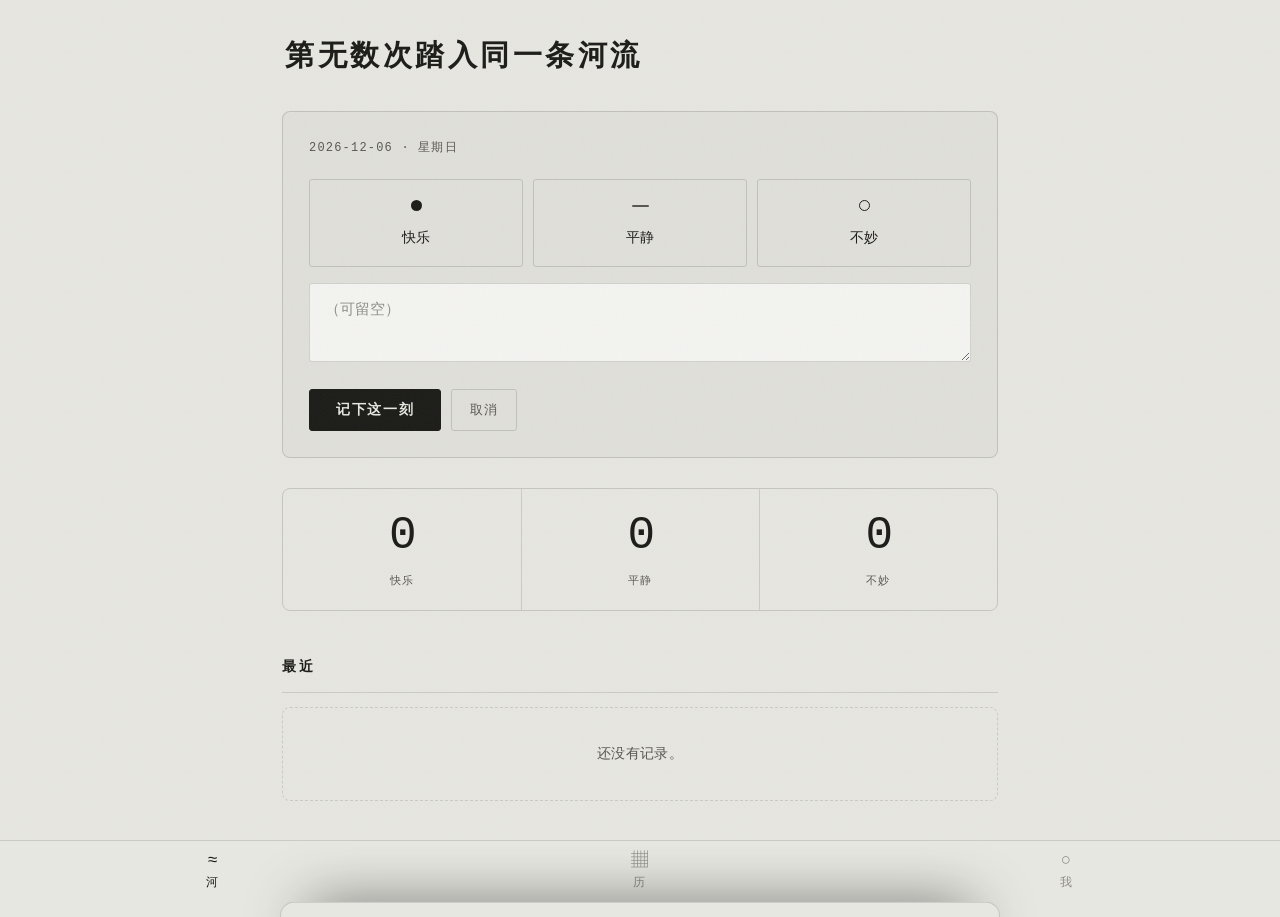
==== index.html @ 1fd89c8a "河流改成铺满整屏的透明背景 原来是顶部一个 380px 的带边框盒子，压在标题下面很碍眼。 现在 canvas fixed 铺满视口，z-index 0，内容在它上面滚。  透明化必须去掉三样东西，否" ====
<!doctype html>
<html lang="zh-CN">
<head>
<meta charset="utf-8">
<meta name="viewport" content="width=device-width,initial-scale=1,viewport-fit=cover">
<title>第无数次踏入同一条河流</title>
<meta name="description" content="记录每天的心情。">

<link rel="manifest" href="manifest.webmanifest">
<meta name="theme-color" content="#070707" media="(prefers-color-scheme: dark)">
<meta name="theme-color" content="#e7e7e1" media="(prefers-color-scheme: light)">
<meta name="apple-mobile-web-app-capable" content="yes">
<meta name="apple-mobile-web-app-status-bar-style" content="black-translucent">
<meta name="apple-mobile-web-app-title" content="河">
<link rel="apple-touch-icon" href="icons/apple-touch-icon.png">
<link rel="icon" href="icons/icon-192.png">

<script>
  /* 在 CSS 之前定主题，避免打开时闪一下 */
  (function(){try{var t=localStorage.getItem("river_theme");
  if(t==="light"||t==="dark")document.documentElement.setAttribute("data-theme",t);}catch(e){}})();
</script>
<link rel="stylesheet" href="app.css">
</head>
<body>

<!-- 河流：铺满视口的透明背景，压在所有内容底下 -->
<canvas id="scene-canvas" aria-hidden="true"></canvas>

<!-- ========== 河 ========== -->
<main class="page" id="page-today">
  <div class="wrap">
    <header>
      <h1 class="title">第无数次踏入同一条河流</h1>
    </header>

    <div class="ask">
      <div class="date" id="today"></div>
      <div class="moods" id="moods">
        <div class="mood" data-m="happy" role="button" tabindex="0"><span class="ind"><span class="disc"></span></span>快乐</div>
        <div class="mood" data-m="calm" role="button" tabindex="0"><span class="ind"><span class="bar"></span></span>平静</div>
        <div class="mood" data-m="low" role="button" tabindex="0"><span class="ind"><span class="ring"></span></span>不妙</div>
      </div>
      <textarea id="note" placeholder="（可留空）"></textarea>
      <div class="row">
        <button class="primary" id="save">记下这一刻</button>
        <button class="ghost" id="clearSel">取消</button>
      </div>
    </div>

    <div class="ledger">
      <div class="tally"><b id="sHappy">0</b><span>快乐</span></div>
      <div class="tally"><b id="sCalm">0</b><span>平静</span></div>
      <div class="tally"><b id="sLow">0</b><span>不妙</span></div>
    </div>

    <div class="section-h">
      <h3>最近</h3>
      <span class="count" id="entryCount"></span>
    </div>
    <div id="entries"></div>
    <div class="more-row" id="moreRow"></div>
  </div>
</main>

<!-- ========== 历 ========== -->
<main class="page" id="page-history" hidden>
  <div class="wrap">
    <div class="year-bar">
      <button class="year-nav" id="yearPrev" aria-label="上一年">‹</button>
      <div class="year-mid">
        <b id="yearLabel">—</b>
        <span id="yearLine"></span>
      </div>
      <button class="year-nav" id="yearNext" aria-label="下一年">›</button>
    </div>
    <div class="legend">
      <span><i class="lg happy"></i>快乐</span>
      <span><i class="lg calm"></i>平静</span>
      <span><i class="lg low"></i>不妙</span>
      <span><i class="lg none"></i>没记</span>
    </div>
    <div id="yearGrid"></div>
    <div class="empty" id="yearEmpty" hidden>这一年还没有记录。</div>
  </div>
</main>

<!-- ========== 我 ========== -->
<main class="page" id="page-me" hidden>
  <div class="wrap">
    <div class="section-h"><h3>这条河</h3></div>
    <div class="me-stats" id="meStats"></div>

    <div class="section-h">
      <h3>云同步</h3>
      <span class="count" id="syncStatus"></span>
    </div>

    <div id="authOut">
      <form class="auth" id="authForm" autocomplete="on">
        <input type="email" id="authEmail" placeholder="邮箱" autocomplete="username" required>
        <input type="password" id="authPass" placeholder="密码（至少 6 位）" autocomplete="current-password" minlength="6" required>
        <div class="row">
          <button type="submit" class="primary" id="signInBtn">登录</button>
          <button type="button" class="ghost" id="signUpBtn">注册新账号</button>
        </div>
      </form>
      <div class="auth-msg" id="authMsg" hidden></div>
    </div>

    <div id="authIn" hidden>
      <p class="me-p">已登录：<b id="authWho"></b></p>
      <div class="row">
        <button class="ghost" id="syncNowBtn">立即同步</button>
        <button class="ghost" id="signOutBtn">退出登录</button>
      </div>
      <div class="hint" id="syncHint"></div>
    </div>

    <div class="section-h"><h3>外观</h3></div>
    <div class="theme-toggle" role="group" aria-label="日间或夜间">
      <button type="button" data-theme-set="light">日</button>
      <button type="button" data-theme-set="dark">夜</button>
      <button type="button" data-theme-set="auto">自动</button>
    </div>
  </div>
</main>

<!-- ========== 底部导航 ========== -->
<nav class="tabbar" id="tabbar">
  <button class="tab on" data-tab="today"><span class="ti">≈</span>河</button>
  <button class="tab" data-tab="history"><span class="ti">▦</span>历</button>
  <button class="tab" data-tab="me"><span class="ti">○</span>我</button>
</nav>

<!-- ========== 底部抽屉 ========== -->
<div class="sheet-back" id="sheet-back"></div>
<section class="sheet" id="sheet" role="dialog" aria-modal="true" aria-labelledby="sheet-title">
  <div class="sheet-head">
    <h3 id="sheet-title"></h3>
    <button class="sheet-close" id="sheet-close" aria-label="关闭">×</button>
  </div>
  <div class="sheet-body" id="sheet-body"></div>
</section>

<div class="toast" id="toast"></div>

<!-- Supabase 客户端：放在本地而不是 CDN，否则离线时装不上 -->
<script src="js/vendor/supabase.js"></script>
<script type="module" src="js/app.js"></script>
</body>
</html>
---- app.css ----
/* app.css — 第无数次踏入同一条河流 */

:root{
  --font-serif:"Noto Serif SC",Georgia,"Songti SC","STSong",serif;
  --font-mono:ui-monospace,"SF Mono","SFMono-Regular",Menlo,"Cascadia Mono",monospace;
  /* dark (default) */
  --ink:#f2f2f0;--ink-soft:#a0a09e;--ink-faint:#5a5a58;
  --line:rgba(255,255,255,.10);--card:rgba(255,255,255,.035);--card-b:rgba(255,255,255,.13);
  --hi:rgba(255,255,255,.08);--field-bg:rgba(0,0,0,.40);--cell:rgba(255,255,255,.055);
  --page:#070707;--scene:dark;
}
@media (prefers-color-scheme: light){
  :root{
    --ink:#1b1b18;--ink-soft:#57574f;--ink-faint:#8f8f88;
    --line:rgba(0,0,0,.12);--card:rgba(0,0,0,.028);--card-b:rgba(0,0,0,.14);
    --hi:rgba(0,0,0,.05);--field-bg:rgba(255,255,255,.60);--cell:rgba(0,0,0,.055);
    --page:#e7e7e1;--scene:light;
  }
}
:root[data-theme="dark"]{
  --ink:#f2f2f0;--ink-soft:#a0a09e;--ink-faint:#5a5a58;
  --line:rgba(255,255,255,.10);--card:rgba(255,255,255,.035);--card-b:rgba(255,255,255,.13);
  --hi:rgba(255,255,255,.08);--field-bg:rgba(0,0,0,.40);--cell:rgba(255,255,255,.055);
  --page:#070707;--scene:dark;
}
:root[data-theme="light"]{
  --ink:#1b1b18;--ink-soft:#57574f;--ink-faint:#8f8f88;
  --line:rgba(0,0,0,.12);--card:rgba(0,0,0,.028);--card-b:rgba(0,0,0,.14);
  --hi:rgba(0,0,0,.05);--field-bg:rgba(255,255,255,.60);--cell:rgba(0,0,0,.055);
  --page:#e7e7e1;--scene:light;
}

*{box-sizing:border-box}
html,body{margin:0;padding:0}
[hidden]{display:none !important}
body{
  font-family:var(--font-serif);background:var(--page);color:var(--ink);
  min-height:100dvh;-webkit-font-smoothing:antialiased;line-height:1.75;
  transition:background .4s ease,color .4s ease;
}
body::after{
  content:"";position:fixed;inset:0;pointer-events:none;z-index:3;opacity:.05;
  background-image:url("data:image/svg+xml,%3Csvg xmlns='http://www.w3.org/2000/svg' width='120' height='120'%3E%3Cfilter id='n'%3E%3CfeTurbulence type='fractalNoise' baseFrequency='0.85' numOctaves='2' stitchTiles='stitch'/%3E%3C/filter%3E%3Crect width='100%25' height='100%25' filter='url(%23n)'/%3E%3C/svg%3E");
}
@media (prefers-reduced-motion:no-preference){html{scroll-behavior:smooth}}
.wrap{position:relative;z-index:1;max-width:760px;margin:0 auto;
  padding:calc(30px + env(safe-area-inset-top)) 22px calc(96px + env(safe-area-inset-bottom))}
:focus-visible{outline:2px solid var(--ink);outline-offset:3px;border-radius:2px}

header{margin-bottom:30px}
.title{font-size:29px;font-weight:600;letter-spacing:.12em;margin:0;color:var(--ink);text-indent:.12em;text-wrap:balance}

/* ---------- 河 ---------- */
/* 铺满视口、固定不动，内容在它上面滚 */
#scene-canvas{position:fixed;inset:0;width:100%;height:100%;display:block;z-index:0;pointer-events:none}

.ask{margin:30px 0;padding:26px;border-radius:8px;background:var(--card);border:1px solid var(--card-b)}
.ask .date{color:var(--ink-soft);font-family:var(--font-mono);font-size:12px;letter-spacing:.1em;margin-bottom:20px}
.moods{display:flex;gap:10px;flex-wrap:wrap;margin-bottom:16px}
.mood{
  flex:1;min-width:100px;cursor:pointer;padding:18px 10px 16px;border-radius:3px;text-align:center;
  border:1px solid var(--card-b);background:transparent;color:var(--ink);transition:.18s;
  font-size:14px;user-select:none;
}
.ind{display:flex;align-items:center;justify-content:center;height:16px;margin-bottom:12px}
.disc{width:11px;height:11px;border-radius:50%;background:var(--ink)}
.bar{width:17px;height:2px;border-radius:2px;background:var(--ink-soft)}
.ring{width:11px;height:11px;border-radius:50%;border:1.5px solid var(--ink)}
.mood:hover{border-color:var(--ink-soft);color:var(--ink)}
.mood.sel{background:var(--hi);border-color:var(--ink);box-shadow:0 0 0 1px var(--ink) inset}
textarea{
  width:100%;min-height:66px;resize:vertical;border-radius:3px;padding:13px 15px;
  background:var(--field-bg);border:1px solid var(--card-b);color:var(--ink);
  font-family:var(--font-serif);font-size:14.5px;line-height:1.75;
}
textarea::placeholder{color:var(--ink-faint)}
.row{display:flex;gap:10px;align-items:center;margin-top:18px;flex-wrap:wrap}
button.primary{
  background:var(--ink);color:var(--page);border:1px solid var(--ink);
  padding:11px 26px;border-radius:3px;font-family:var(--font-serif);font-size:14px;font-weight:600;
  cursor:pointer;letter-spacing:.12em;transition:.18s;
}
button.primary:hover{opacity:.86}
button.ghost{
  background:transparent;color:var(--ink-soft);border:1px solid var(--card-b);
  padding:11px 18px;border-radius:3px;font-family:var(--font-serif);font-size:13px;cursor:pointer;letter-spacing:.06em;transition:.18s;
}
button.ghost:hover{color:var(--ink);border-color:var(--ink-soft)}

.ledger{display:grid;grid-template-columns:repeat(3,1fr);border:1px solid var(--card-b);border-radius:8px;margin:10px 0 4px;overflow:hidden}
.tally{padding:24px 12px 20px;text-align:center}
.tally+.tally{border-left:1px solid var(--line)}
.tally b{display:block;font-family:var(--font-mono);font-size:46px;font-weight:400;line-height:1;
  letter-spacing:-.03em;font-variant-numeric:tabular-nums}
.tally span{display:block;margin-top:12px;font-size:11px;color:var(--ink-soft);letter-spacing:.12em}

.section-h{display:flex;align-items:baseline;justify-content:space-between;margin:44px 0 6px;
  border-bottom:1px solid var(--line);padding-bottom:12px}
.section-h h3{margin:0;font-size:14px;font-weight:600;letter-spacing:.18em;text-transform:uppercase}
.section-h .count{color:var(--ink-soft);font-family:var(--font-mono);font-size:12px;letter-spacing:.06em}

/* ---------- 记录卡片 ---------- */
.entry{display:flex;gap:18px;padding:18px 4px;border-bottom:1px solid var(--line)}
.entry .dot{width:9px;height:9px;border-radius:50%;margin-top:9px;flex:0 0 auto;border:1.5px solid var(--ink-soft)}
.dot.happy{background:var(--ink);border-color:var(--ink)}
.dot.calm{background:var(--ink-soft);border-color:var(--ink-soft)}
.dot.low{background:transparent;border-color:var(--ink)}
.entry .body{flex:1;min-width:0}
.entry .meta{font-family:var(--font-mono);font-size:12px;color:var(--ink-soft);letter-spacing:.04em;margin-bottom:4px;display:flex;gap:10px;align-items:center;flex-wrap:wrap}
.entry .tag{font-family:var(--font-serif);font-size:11px;padding:1px 9px;border-radius:20px;border:1px solid var(--card-b);letter-spacing:.06em;color:var(--ink-soft)}
.entry .tag-back{border-style:dashed;color:var(--ink-faint)}
.entry .note{font-size:15px;color:var(--ink);white-space:pre-wrap;word-break:break-word;line-height:1.85}
.entry .acts{display:flex;gap:4px;align-self:flex-start;margin-top:4px}
.act{background:none;border:1px solid transparent;color:var(--ink-faint);cursor:pointer;font-family:var(--font-serif);font-size:12.5px;padding:3px 9px;border-radius:3px;letter-spacing:.04em;transition:.15s}
.act:hover{color:var(--ink);border-color:var(--card-b)}
.confirm{display:flex;gap:6px;align-items:center;align-self:flex-start;margin-top:4px;font-family:var(--font-serif);font-size:12.5px;color:var(--ink-soft)}
.confirm button{background:none;border:1px solid var(--card-b);cursor:pointer;font-family:var(--font-serif);font-size:12.5px;padding:3px 10px;border-radius:3px;transition:.15s}
.confirm .c-yes{color:var(--ink);border-color:var(--ink)}
.confirm .c-yes:hover{background:var(--ink);color:var(--page)}
.confirm .c-no{color:var(--ink-soft)}
.confirm .c-no:hover{color:var(--ink);border-color:var(--ink-soft)}
.entry.editing{background:var(--hi);border-radius:8px;padding:16px;border-bottom:1px solid var(--line)}
.edit-moods{display:flex;gap:8px;margin:8px 0 10px;flex-wrap:wrap}
.em{font-family:var(--font-serif);font-size:13px;padding:7px 13px;border-radius:3px;border:1px solid var(--card-b);background:transparent;color:var(--ink-soft);cursor:pointer;letter-spacing:.04em;transition:.15s}
.em:hover{color:var(--ink);border-color:var(--ink-soft)}
.em.sel{color:var(--ink);border-color:var(--ink);box-shadow:0 0 0 1px var(--ink) inset;background:var(--hi)}
.edit-note{width:100%;min-height:56px;resize:vertical;border-radius:3px;padding:11px 13px;background:var(--field-bg);border:1px solid var(--card-b);color:var(--ink);font-family:var(--font-serif);font-size:14.5px;line-height:1.7}
.edit-actions{display:flex;gap:8px;margin-top:10px}
.mini-primary{background:var(--ink);color:var(--page);border:1px solid var(--ink);padding:7px 18px;border-radius:3px;font-family:var(--font-serif);font-size:13px;cursor:pointer;letter-spacing:.06em;transition:.15s}
.mini-primary:hover{opacity:.86}
.mini-ghost{background:transparent;color:var(--ink-soft);border:1px solid var(--card-b);padding:7px 14px;border-radius:3px;font-family:var(--font-serif);font-size:13px;cursor:pointer;transition:.15s}
.mini-ghost:hover{color:var(--ink);border-color:var(--ink-soft)}
.empty{color:var(--ink-soft);text-align:center;padding:34px;font-size:14px;border:1px dashed var(--line);border-radius:8px;letter-spacing:.03em;margin-top:14px}
.more-row{text-align:center;margin-top:20px}
.more-row button{background:none;border:1px solid var(--card-b);color:var(--ink-soft);
  font-family:var(--font-serif);font-size:13px;padding:9px 20px;border-radius:20px;cursor:pointer;transition:.15s}
.more-row button:hover{color:var(--ink);border-color:var(--ink-soft)}

/* ---------- 历 ---------- */
.year-bar{display:flex;align-items:center;gap:14px;margin:6px 0 18px}
.year-nav{background:none;border:1px solid var(--card-b);color:var(--ink-soft);border-radius:50%;
  width:34px;height:34px;flex:0 0 auto;font-size:17px;line-height:1;cursor:pointer;transition:.15s}
.year-nav:hover:not(:disabled){color:var(--ink);border-color:var(--ink-soft)}
.year-nav:disabled{opacity:.3;cursor:default}
.year-mid{flex:1;min-width:0;text-align:center}
.year-mid b{display:block;font-family:var(--font-mono);font-size:26px;font-weight:400;letter-spacing:.06em}
.year-mid span{display:block;margin-top:5px;font-size:11px;color:var(--ink-soft);font-family:var(--font-mono);letter-spacing:0;white-space:nowrap}

.legend{display:flex;gap:16px;justify-content:center;flex-wrap:wrap;margin-bottom:26px;
  font-size:11.5px;color:var(--ink-faint);letter-spacing:.06em}
.legend span{display:inline-flex;align-items:center;gap:6px}
.lg{width:13px;height:13px;border-radius:3px;background:var(--cell);display:inline-flex;align-items:center;justify-content:center;position:relative}
.lg.happy::after{content:"";width:6px;height:6px;border-radius:50%;background:var(--ink)}
.lg.calm::after{content:"";width:8px;height:2px;border-radius:2px;background:var(--ink-soft)}
.lg.low::after{content:"";width:6px;height:6px;border-radius:50%;border:1.5px solid var(--ink)}

#yearGrid{display:grid;grid-template-columns:repeat(auto-fill,minmax(316px,1fr));gap:26px 34px}
/* 小日历在左，月名与小结在右——这样一屏能放下好几个月，也不会把小结挤成面条 */
.month{display:grid;grid-template-columns:150px 1fr;gap:16px;align-items:start;min-width:0}
.m-cal{min-width:0}
.m-side{min-width:0}
.m-head{margin-bottom:6px}
.m-head h4{margin:0;font-size:14px;font-weight:600;letter-spacing:.14em}
.m-count{display:block;margin-top:3px;font-family:var(--font-mono);font-size:11px;color:var(--ink-faint);letter-spacing:.04em}
.m-wd,.m-grid{display:grid;grid-template-columns:repeat(7,1fr);gap:3px}
.m-wd{margin-bottom:4px}
.m-wd span{text-align:center;font-size:9px;color:var(--ink-faint);letter-spacing:0}
.cell{aspect-ratio:1;border:none;padding:0;border-radius:3px;background:transparent;
  display:flex;align-items:center;justify-content:center;position:relative;cursor:pointer;transition:.15s}
.cell.pad,.cell.future{cursor:default;pointer-events:none}
.cell.none,.cell.happy,.cell.calm,.cell.low{background:var(--cell)}
.cell:not(.pad):not(.future):hover{box-shadow:0 0 0 1px var(--ink-soft)}
.cell.today{box-shadow:0 0 0 1.5px var(--ink)}
.cell i{display:block}
.cell.happy i{width:38%;height:38%;border-radius:50%;background:var(--ink)}
.cell.calm i{width:50%;height:2px;border-radius:2px;background:var(--ink-soft)}
.cell.low i{width:38%;height:38%;border-radius:50%;border:1.5px solid var(--ink);box-sizing:border-box}
.cell u{position:absolute;right:1px;bottom:1px;width:2.5px;height:2.5px;border-radius:50%;background:var(--ink-faint)}

/* ---------- 我 ---------- */
.me-stats{display:grid;grid-template-columns:repeat(2,1fr);gap:1px;background:var(--line);
  border:1px solid var(--card-b);border-radius:8px;overflow:hidden;margin-top:16px}
.me-stats div{background:var(--page);padding:18px 16px}
.me-stats b{display:block;font-family:var(--font-mono);font-size:28px;font-weight:400;line-height:1;font-variant-numeric:tabular-nums}
.me-stats span{display:block;margin-top:9px;font-size:11px;color:var(--ink-soft);letter-spacing:.1em}
.me-p{color:var(--ink-soft);font-size:14px;line-height:1.85;max-width:54ch;margin:16px 0 0;text-wrap:pretty}
.hint{font-family:var(--font-mono);font-size:11.5px;color:var(--ink-faint);margin-top:14px;letter-spacing:.02em;line-height:1.6;display:block}
.theme-toggle{display:inline-flex;border:1px solid var(--card-b);border-radius:20px;overflow:hidden;margin-top:16px}
.theme-toggle button{background:transparent;border:none;color:var(--ink-faint);font-family:var(--font-mono);
  font-size:12px;letter-spacing:.06em;padding:8px 16px;cursor:pointer;transition:.15s}
.theme-toggle button+button{border-left:1px solid var(--line)}
.theme-toggle button:hover{color:var(--ink)}
.theme-toggle button.on{background:var(--hi);color:var(--ink)}

/* ---------- 登录 ---------- */
.auth{margin-top:18px;display:flex;flex-direction:column;gap:10px;max-width:360px}
.auth input{
  width:100%;padding:12px 14px;border-radius:3px;background:var(--field-bg);
  border:1px solid var(--card-b);color:var(--ink);
  font-family:var(--font-serif);font-size:15px;line-height:1.5;
}
.auth input::placeholder{color:var(--ink-faint)}
.auth input:focus{outline:none;border-color:var(--ink-soft)}
.auth .row{margin-top:4px}
.auth-msg{
  margin-top:14px;padding:12px 14px;border-radius:6px;font-size:13.5px;line-height:1.7;
  background:var(--hi);border:1px solid var(--card-b);color:var(--ink);max-width:52ch;
}
.auth-msg.bad{border-color:var(--ink-soft)}
#authWho{font-family:var(--font-mono);font-size:13px;font-weight:400}
#syncStatus{font-family:var(--font-mono);font-size:11.5px;color:var(--ink-faint);letter-spacing:.02em}

/* ---------- 底部导航 ---------- */
.tabbar{
  position:fixed;left:0;right:0;bottom:0;z-index:40;display:flex;
  background:var(--page);border-top:1px solid var(--line);
  padding-bottom:env(safe-area-inset-bottom);
}
.tab{
  flex:1;background:none;border:none;color:var(--ink-faint);cursor:pointer;
  font-family:var(--font-serif);font-size:12px;letter-spacing:.14em;
  padding:10px 0 9px;transition:.15s;
}
.tab .ti{display:block;font-size:17px;line-height:1.2;margin-bottom:3px;font-family:var(--font-mono)}
.tab.on{color:var(--ink)}
.tab:active{transform:translateY(1px)}

/* ---------- 底部抽屉 ---------- */
.sheet-back{position:fixed;inset:0;z-index:60;background:rgba(0,0,0,.55);
  opacity:0;pointer-events:none;transition:opacity .25s}
.sheet-back.show{opacity:1;pointer-events:auto}
.sheet{
  position:fixed;left:0;right:0;bottom:0;z-index:61;max-width:720px;margin-inline:auto;
  background:var(--page);border:1px solid var(--card-b);border-bottom:none;
  border-radius:14px 14px 0 0;box-shadow:0 -20px 60px -30px rgba(0,0,0,.8);
  transform:translateY(102%);transition:transform .3s cubic-bezier(.32,.72,0,1);
  max-height:82dvh;display:flex;flex-direction:column;
}
.sheet.show{transform:translateY(0)}
.sheet-head{display:flex;align-items:center;justify-content:space-between;gap:12px;
  padding:18px 22px 12px;border-bottom:1px solid var(--line)}
.sheet-head h3{margin:0;font-size:15px;font-weight:600;letter-spacing:.08em}
.sheet-close{background:none;border:none;color:var(--ink-soft);font-size:24px;line-height:1;
  cursor:pointer;padding:0 4px;transition:.15s}
.sheet-close:hover{color:var(--ink)}
.sheet-body{overflow-y:auto;-webkit-overflow-scrolling:touch;
  padding:8px 22px calc(24px + env(safe-area-inset-bottom))}
.sheet-body .entry:last-child{border-bottom:none}
.sheet-add{margin-top:8px}
.sheet-add .moods{margin-top:14px}

/* ---------- 页 ---------- */
.page{display:block}

/* press feedback */
button.primary:active,button.ghost:active,.mood:active,.act:active,.em:active,
.mini-primary:active,.mini-ghost:active,.confirm button:active{transform:translateY(1px)}
.me-p,.entry .note,.empty{text-wrap:pretty}

@media(max-width:520px){
  .title{font-size:22px;letter-spacing:.06em}
  .tally b{font-size:38px}
  #yearGrid{grid-template-columns:1fr;gap:22px}
  .month{grid-template-columns:132px 1fr;gap:13px}
  .wrap{padding-left:18px;padding-right:18px}
}
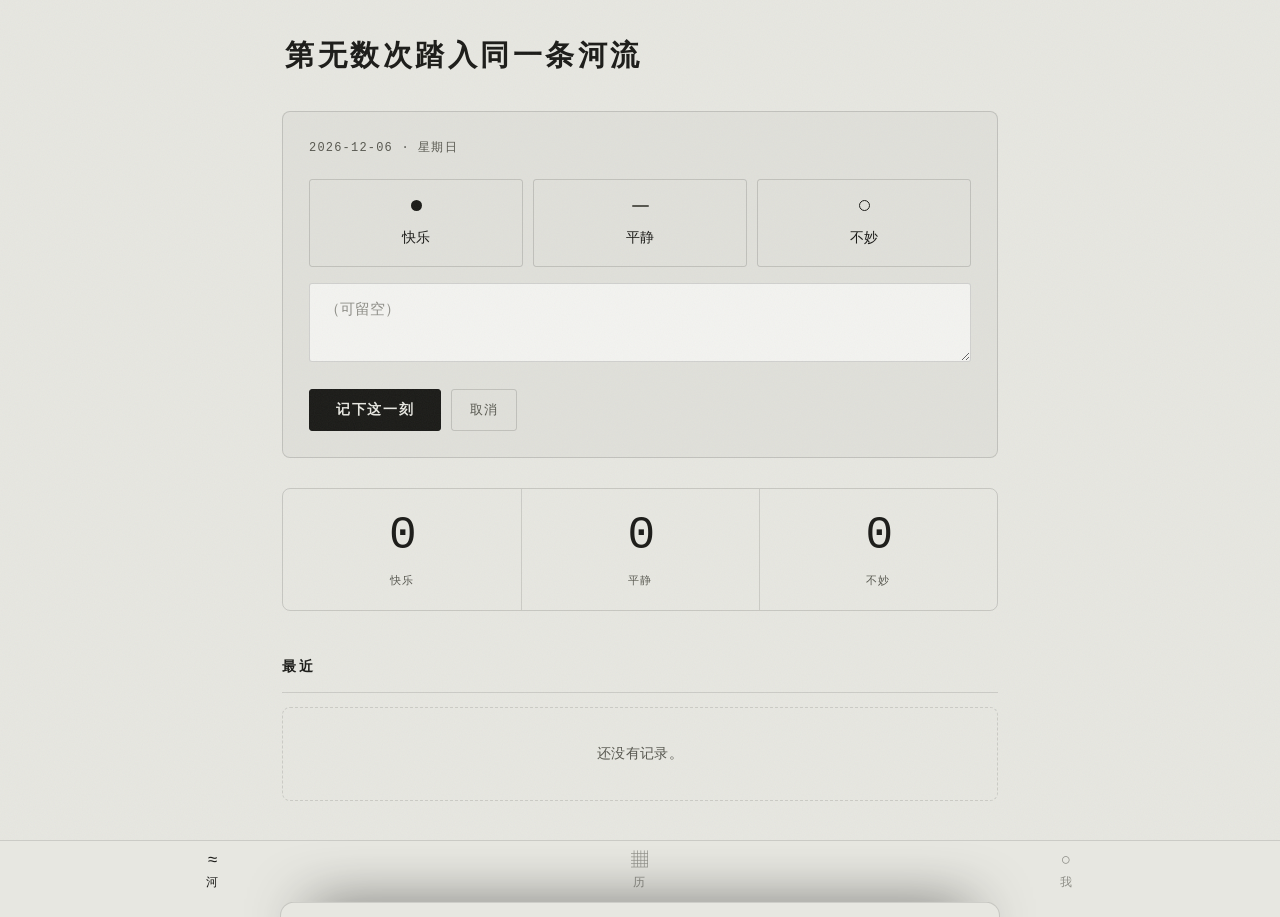
==== commit ef7674c3: "删掉河流动画 canvas 那条河整个去掉：canvas 元素、river.js、app.js 里的装配与 主题/尺寸监听、#scene-canvas 样式、只服务于它的 --scene 变量。  主" ====
--- a/index.html
+++ b/index.html
@@ -23,9 +23,6 @@
 <link rel="stylesheet" href="app.css">
 </head>
 <body>
-
-<!-- 河流：铺满视口的透明背景，压在所有内容底下 -->
-<canvas id="scene-canvas" aria-hidden="true"></canvas>
 
 <!-- ========== 河 ========== -->
 <main class="page" id="page-today">
--- a/app.css
+++ b/app.css
@@ -7,27 +7,27 @@
   --ink:#f2f2f0;--ink-soft:#a0a09e;--ink-faint:#5a5a58;
   --line:rgba(255,255,255,.10);--card:rgba(255,255,255,.035);--card-b:rgba(255,255,255,.13);
   --hi:rgba(255,255,255,.08);--field-bg:rgba(0,0,0,.40);--cell:rgba(255,255,255,.055);
-  --page:#070707;--scene:dark;
+  --page:#070707;
 }
 @media (prefers-color-scheme: light){
   :root{
     --ink:#1b1b18;--ink-soft:#57574f;--ink-faint:#8f8f88;
     --line:rgba(0,0,0,.12);--card:rgba(0,0,0,.028);--card-b:rgba(0,0,0,.14);
     --hi:rgba(0,0,0,.05);--field-bg:rgba(255,255,255,.60);--cell:rgba(0,0,0,.055);
-    --page:#e7e7e1;--scene:light;
+    --page:#e7e7e1;
   }
 }
 :root[data-theme="dark"]{
   --ink:#f2f2f0;--ink-soft:#a0a09e;--ink-faint:#5a5a58;
   --line:rgba(255,255,255,.10);--card:rgba(255,255,255,.035);--card-b:rgba(255,255,255,.13);
   --hi:rgba(255,255,255,.08);--field-bg:rgba(0,0,0,.40);--cell:rgba(255,255,255,.055);
-  --page:#070707;--scene:dark;
+  --page:#070707;
 }
 :root[data-theme="light"]{
   --ink:#1b1b18;--ink-soft:#57574f;--ink-faint:#8f8f88;
   --line:rgba(0,0,0,.12);--card:rgba(0,0,0,.028);--card-b:rgba(0,0,0,.14);
   --hi:rgba(0,0,0,.05);--field-bg:rgba(255,255,255,.60);--cell:rgba(0,0,0,.055);
-  --page:#e7e7e1;--scene:light;
+  --page:#e7e7e1;
 }
 
 *{box-sizing:border-box}
@@ -50,10 +50,7 @@
 header{margin-bottom:30px}
 .title{font-size:29px;font-weight:600;letter-spacing:.12em;margin:0;color:var(--ink);text-indent:.12em;text-wrap:balance}
 
-/* ---------- 河 ---------- */
-/* 铺满视口、固定不动，内容在它上面滚 */
-#scene-canvas{position:fixed;inset:0;width:100%;height:100%;display:block;z-index:0;pointer-events:none}
-
+/* ---------- 今天记一条 ---------- */
 .ask{margin:30px 0;padding:26px;border-radius:8px;background:var(--card);border:1px solid var(--card-b)}
 .ask .date{color:var(--ink-soft);font-family:var(--font-mono);font-size:12px;letter-spacing:.1em;margin-bottom:20px}
 .moods{display:flex;gap:10px;flex-wrap:wrap;margin-bottom:16px}
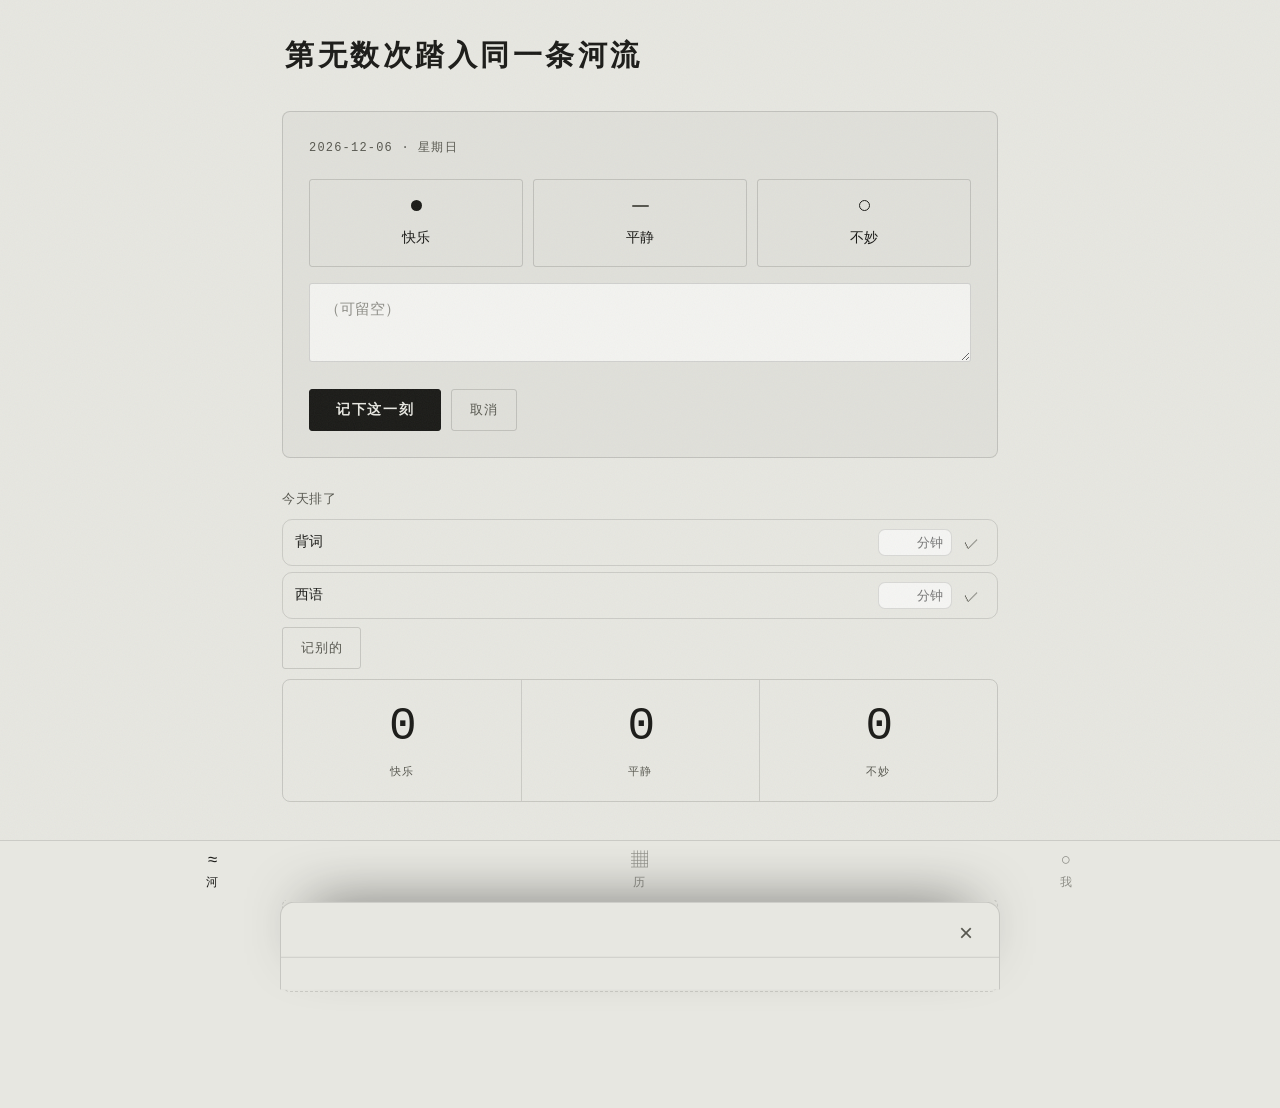
==== commit 4f68e407: "feat: 河页加入今日日课打卡" ====
--- a/index.html
+++ b/index.html
@@ -45,6 +45,8 @@
       </div>
     </div>
 
+    <div class="daily" id="dailyToday"></div>
+
     <div class="ledger">
       <div class="tally"><b id="sHappy">0</b><span>快乐</span></div>
       <div class="tally"><b id="sCalm">0</b><span>平静</span></div>
@@ -72,10 +74,17 @@
       <button class="year-nav" id="yearNext" aria-label="下一年">›</button>
     </div>
     <div class="legend">
-      <span><i class="lg happy"></i>快乐</span>
-      <span><i class="lg calm"></i>平静</span>
-      <span><i class="lg low"></i>不妙</span>
-      <span><i class="lg none"></i>没记</span>
+      <span><i class="lg happy lvl1"></i>快乐</span>
+      <span><i class="lg calm lvl1"></i>平静</span>
+      <span><i class="lg low lvl1"></i>不妙</span>
+      <span><i class="lg none lvl0"></i>没记</span>
+    </div>
+    <div class="legend legend-freq">
+      <b>每天条数</b>
+      <span><i class="lg lvl1"></i>1</span>
+      <span><i class="lg lvl2"></i>2</span>
+      <span><i class="lg lvl3"></i>3</span>
+      <span><i class="lg lvl4"></i>4+</span>
     </div>
     <div id="yearGrid"></div>
     <div class="empty" id="yearEmpty" hidden>这一年还没有记录。</div>
--- a/app.css
+++ b/app.css
@@ -6,27 +6,27 @@
   /* dark (default) */
   --ink:#f2f2f0;--ink-soft:#a0a09e;--ink-faint:#5a5a58;
   --line:rgba(255,255,255,.10);--card:rgba(255,255,255,.035);--card-b:rgba(255,255,255,.13);
-  --hi:rgba(255,255,255,.08);--field-bg:rgba(0,0,0,.40);--cell:rgba(255,255,255,.055);
+  --hi:rgba(255,255,255,.08);--field-bg:rgba(0,0,0,.40);--cell:rgba(255,255,255,.055);--cell-rgb:255,255,255;
   --page:#070707;
 }
 @media (prefers-color-scheme: light){
   :root{
     --ink:#1b1b18;--ink-soft:#57574f;--ink-faint:#8f8f88;
     --line:rgba(0,0,0,.12);--card:rgba(0,0,0,.028);--card-b:rgba(0,0,0,.14);
-    --hi:rgba(0,0,0,.05);--field-bg:rgba(255,255,255,.60);--cell:rgba(0,0,0,.055);
+    --hi:rgba(0,0,0,.05);--field-bg:rgba(255,255,255,.60);--cell:rgba(0,0,0,.055);--cell-rgb:0,0,0;
     --page:#e7e7e1;
   }
 }
 :root[data-theme="dark"]{
   --ink:#f2f2f0;--ink-soft:#a0a09e;--ink-faint:#5a5a58;
   --line:rgba(255,255,255,.10);--card:rgba(255,255,255,.035);--card-b:rgba(255,255,255,.13);
-  --hi:rgba(255,255,255,.08);--field-bg:rgba(0,0,0,.40);--cell:rgba(255,255,255,.055);
+  --hi:rgba(255,255,255,.08);--field-bg:rgba(0,0,0,.40);--cell:rgba(255,255,255,.055);--cell-rgb:255,255,255;
   --page:#070707;
 }
 :root[data-theme="light"]{
   --ink:#1b1b18;--ink-soft:#57574f;--ink-faint:#8f8f88;
   --line:rgba(0,0,0,.12);--card:rgba(0,0,0,.028);--card-b:rgba(0,0,0,.14);
-  --hi:rgba(0,0,0,.05);--field-bg:rgba(255,255,255,.60);--cell:rgba(0,0,0,.055);
+  --hi:rgba(0,0,0,.05);--field-bg:rgba(255,255,255,.60);--cell:rgba(0,0,0,.055);--cell-rgb:0,0,0;
   --page:#e7e7e1;
 }
 
@@ -143,9 +143,12 @@
 .year-mid b{display:block;font-family:var(--font-mono);font-size:26px;font-weight:400;letter-spacing:.06em}
 .year-mid span{display:block;margin-top:5px;font-size:11px;color:var(--ink-soft);font-family:var(--font-mono);letter-spacing:0;white-space:nowrap}
 
-.legend{display:flex;gap:16px;justify-content:center;flex-wrap:wrap;margin-bottom:26px;
+.legend{display:flex;gap:16px;justify-content:center;flex-wrap:wrap;margin-bottom:10px;
   font-size:11.5px;color:var(--ink-faint);letter-spacing:.06em}
+.legend:last-of-type{margin-bottom:26px}
 .legend span{display:inline-flex;align-items:center;gap:6px}
+.legend-freq{gap:10px}
+.legend-freq b{font-weight:400;margin-right:2px}
 .lg{width:13px;height:13px;border-radius:3px;background:var(--cell);display:inline-flex;align-items:center;justify-content:center;position:relative}
 .lg.happy::after{content:"";width:6px;height:6px;border-radius:50%;background:var(--ink)}
 .lg.calm::after{content:"";width:8px;height:2px;border-radius:2px;background:var(--ink-soft)}
@@ -165,14 +168,19 @@
 .cell{aspect-ratio:1;border:none;padding:0;border-radius:3px;background:transparent;
   display:flex;align-items:center;justify-content:center;position:relative;cursor:pointer;transition:.15s}
 .cell.pad,.cell.future{cursor:default;pointer-events:none}
-.cell.none,.cell.happy,.cell.calm,.cell.low{background:var(--cell)}
+/* 底色 = 那天记了几条；中间的标记仍然只表示心情。
+   五档共用一个基色，只有 alpha 在变，日夜两套主题各给一次基色即可。 */
+.lvl0{background:rgba(var(--cell-rgb),.028)}
+.lvl1{background:rgba(var(--cell-rgb),.055)}
+.lvl2{background:rgba(var(--cell-rgb),.105)}
+.lvl3{background:rgba(var(--cell-rgb),.175)}
+.lvl4{background:rgba(var(--cell-rgb),.26)}
 .cell:not(.pad):not(.future):hover{box-shadow:0 0 0 1px var(--ink-soft)}
 .cell.today{box-shadow:0 0 0 1.5px var(--ink)}
 .cell i{display:block}
 .cell.happy i{width:38%;height:38%;border-radius:50%;background:var(--ink)}
 .cell.calm i{width:50%;height:2px;border-radius:2px;background:var(--ink-soft)}
 .cell.low i{width:38%;height:38%;border-radius:50%;border:1.5px solid var(--ink);box-sizing:border-box}
-.cell u{position:absolute;right:1px;bottom:1px;width:2.5px;height:2.5px;border-radius:50%;background:var(--ink-faint)}
 
 /* ---------- 我 ---------- */
 .me-stats{display:grid;grid-template-columns:repeat(2,1fr);gap:1px;background:var(--line);
@@ -261,3 +269,25 @@
   .month{grid-template-columns:132px 1fr;gap:13px}
   .wrap{padding-left:18px;padding-right:18px}
 }
+
+/* ===== 日课 ===== */
+.daily{margin:18px 0 4px}
+.daily-h{font-size:13px;color:var(--ink-soft);margin-bottom:8px;letter-spacing:.05em}
+.daily-rows{display:flex;flex-direction:column;gap:6px}
+.daily-row{display:flex;align-items:center;justify-content:space-between;
+  gap:10px;padding:9px 12px;border:1px solid var(--line);border-radius:10px}
+.daily-row.on{border-color:var(--card-b);background:var(--card)}
+.daily-row.extra .daily-name{color:var(--ink-faint)}
+.daily-name{font-size:14px}
+.daily-act{display:flex;align-items:center;gap:6px}
+.daily-min{width:74px;padding:5px 8px;font-size:13px;text-align:right;
+  border:1px solid var(--line);border-radius:7px;
+  background:var(--field-bg);color:var(--ink)}
+.daily-min::-webkit-outer-spin-button,.daily-min::-webkit-inner-spin-button{
+  -webkit-appearance:none;margin:0}
+.daily-ok,.daily-undo{border:0;background:transparent;color:var(--ink-soft);
+  cursor:pointer;font-size:15px;padding:4px 6px}
+.daily-ok:hover,.daily-undo:hover{color:var(--ink)}
+.daily-done{font-size:13px;color:var(--ink-soft)}
+.daily-foot{margin-top:8px}
+.daily-more{font-size:13px;padding:5px 10px}
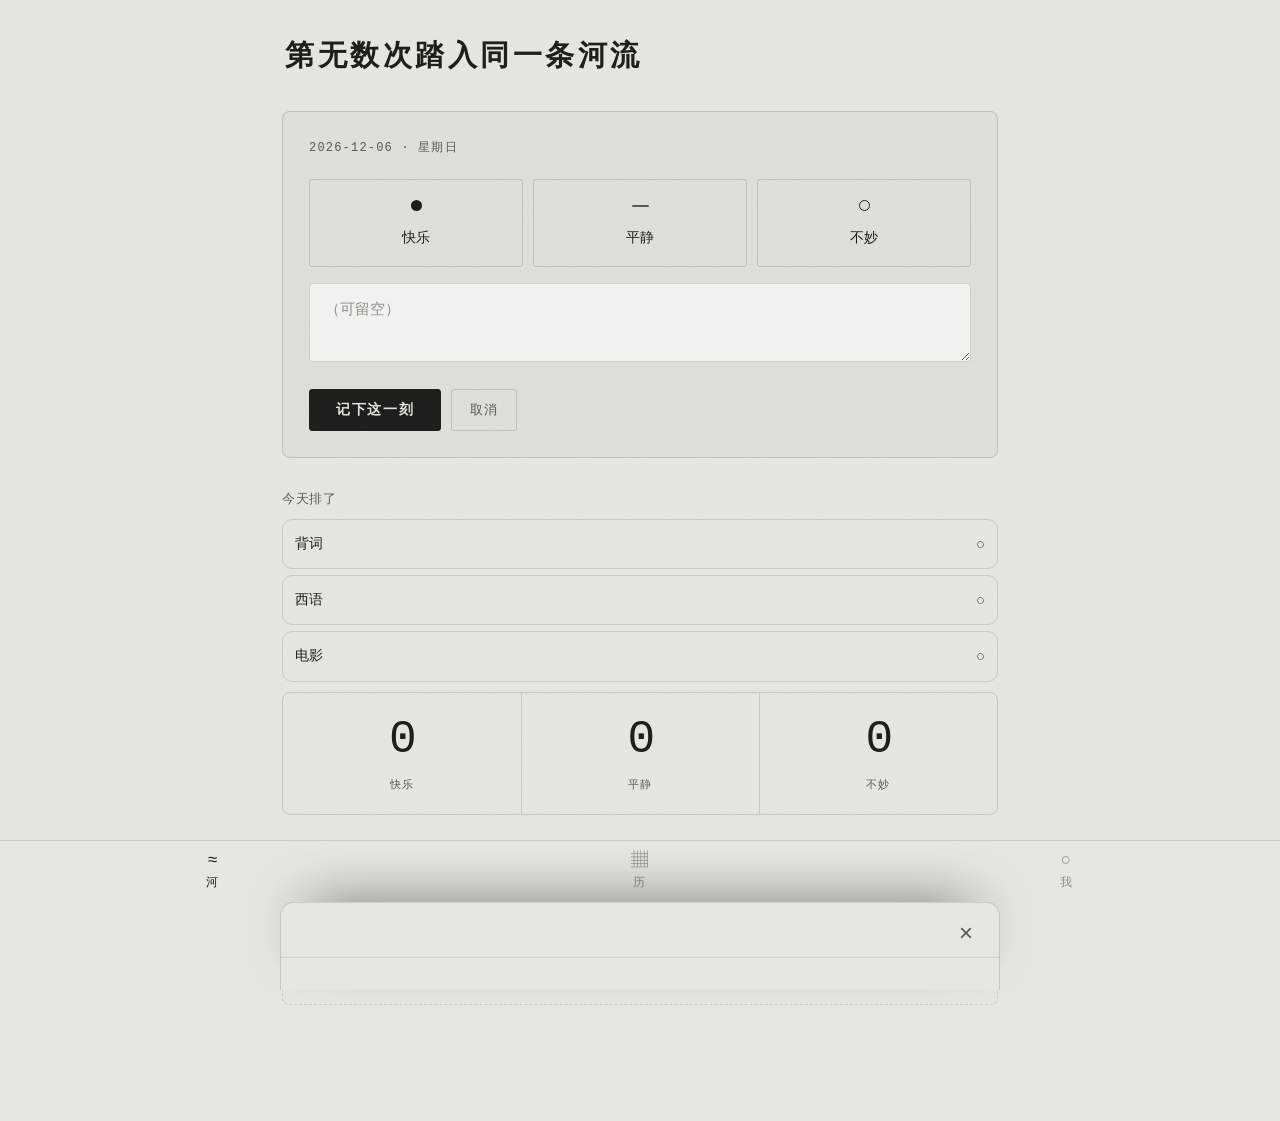
==== commit 7e95c203: "feat: 加入电影项目，去掉「记别的」，修手机版最近的排版 - 打卡入口收归排班表，删掉「记别的」展开按钮 - 新增第六个项目「电影」，默认排在周五到周日 - 窄屏上「编辑/删除」换行到正文下方：正" ====
--- a/index.html
+++ b/index.html
@@ -78,6 +78,7 @@
       <span><i class="lg calm lvl1"></i>平静</span>
       <span><i class="lg low lvl1"></i>不妙</span>
       <span><i class="lg none lvl0"></i>没记</span>
+      <span><i class="lg studied-dot"></i>做了</span>
     </div>
     <div class="legend legend-freq">
       <b>每天条数</b>
@@ -96,6 +97,12 @@
   <div class="wrap">
     <div class="section-h"><h3>这条河</h3></div>
     <div class="me-stats" id="meStats"></div>
+
+    <div class="section-h"><h3>这段路</h3></div>
+    <div class="daily-stats" id="dailyStats"></div>
+
+    <div class="section-h"><h3>排班表</h3></div>
+    <div class="sched" id="dailySched"></div>
 
     <div class="section-h">
       <h3>云同步</h3>
--- a/app.css
+++ b/app.css
@@ -268,6 +268,12 @@
   #yearGrid{grid-template-columns:1fr;gap:22px}
   .month{grid-template-columns:132px 1fr;gap:13px}
   .wrap{padding-left:18px;padding-right:18px}
+
+  /* 窄屏上「编辑/删除」不再和正文抢同一行——它们占掉近三成宽度，
+     把正文挤成一行放不下几个字。让它们换行到下面靠右。 */
+  .entry{gap:12px;flex-wrap:wrap}
+  .entry .acts,.entry .confirm{flex:0 0 100%;justify-content:flex-end;margin-top:0}
+  .entry .confirm{flex-wrap:wrap;row-gap:6px}
 }
 
 /* ===== 日课 ===== */
@@ -275,19 +281,42 @@
 .daily-h{font-size:13px;color:var(--ink-soft);margin-bottom:8px;letter-spacing:.05em}
 .daily-rows{display:flex;flex-direction:column;gap:6px}
 .daily-row{display:flex;align-items:center;justify-content:space-between;
-  gap:10px;padding:9px 12px;border:1px solid var(--line);border-radius:10px}
+  gap:10px;width:100%;padding:11px 12px;border:1px solid var(--line);
+  border-radius:10px;background:transparent;color:var(--ink);
+  font:inherit;text-align:left;cursor:pointer}
 .daily-row.on{border-color:var(--card-b);background:var(--card)}
-.daily-row.extra .daily-name{color:var(--ink-faint)}
 .daily-name{font-size:14px}
-.daily-act{display:flex;align-items:center;gap:6px}
-.daily-min{width:74px;padding:5px 8px;font-size:13px;text-align:right;
-  border:1px solid var(--line);border-radius:7px;
-  background:var(--field-bg);color:var(--ink)}
-.daily-min::-webkit-outer-spin-button,.daily-min::-webkit-inner-spin-button{
-  -webkit-appearance:none;margin:0}
-.daily-ok,.daily-undo{border:0;background:transparent;color:var(--ink-soft);
-  cursor:pointer;font-size:15px;padding:4px 6px}
-.daily-ok:hover,.daily-undo:hover{color:var(--ink)}
-.daily-done{font-size:13px;color:var(--ink-soft)}
-.daily-foot{margin-top:8px}
-.daily-more{font-size:13px;padding:5px 10px}
+.daily-mark{font-size:15px;color:var(--ink-soft)}
+.daily-row.on .daily-mark{color:var(--ink)}
+
+/* 日课标记：格子右下角一个小点，不抢心情的底色 */
+.cell.studied{position:relative}
+.cell.studied::after{content:"";position:absolute;right:1px;bottom:1px;
+  width:3px;height:3px;border-radius:50%;background:currentColor;opacity:.75}
+.lg.studied-dot{position:relative;background:transparent;border:1px solid var(--line)}
+.lg.studied-dot::after{content:"";position:absolute;right:1px;bottom:1px;
+  width:3px;height:3px;border-radius:50%;background:currentColor;opacity:.75}
+
+.sheet-sub{font-size:12px;color:var(--ink-soft);margin:14px 0 6px;letter-spacing:.06em}
+.daily-list{list-style:none;padding:0;margin:0;font-size:14px;line-height:1.9;color:var(--ink-soft)}
+
+/* ===== 「我」页的日课 ===== */
+/* 「这段路」只有一行，用不着「这条河」那个两列网格——
+   套上去右半边会空出一块底色。这里是单独的一块。 */
+.daily-stats{border:1px solid var(--line);border-radius:10px;padding:18px 16px}
+.daily-stats .me-row{padding:0}
+.daily-stats b{font-family:var(--font-mono);font-size:28px;font-weight:400;
+  line-height:1;font-variant-numeric:tabular-nums}
+.daily-stats span{font-size:11px;color:var(--ink-soft);letter-spacing:.1em}
+
+.me-row{display:flex;justify-content:space-between;align-items:baseline;
+  padding:7px 0;font-size:14px}
+.me-row span{color:var(--ink-soft)}
+
+.sched{display:flex;flex-direction:column;gap:8px}
+.sched-row{display:flex;align-items:center;gap:10px}
+.sched-d{width:16px;flex:none;font-size:13px;color:var(--ink-soft);text-align:center}
+.chips{display:flex;flex-wrap:wrap;gap:5px}
+.chip{border:1px solid var(--line);background:transparent;color:var(--ink-faint);
+  border-radius:999px;padding:4px 10px;font-size:12px;cursor:pointer}
+.chip.on{color:var(--ink);border-color:var(--card-b);background:var(--card)}
